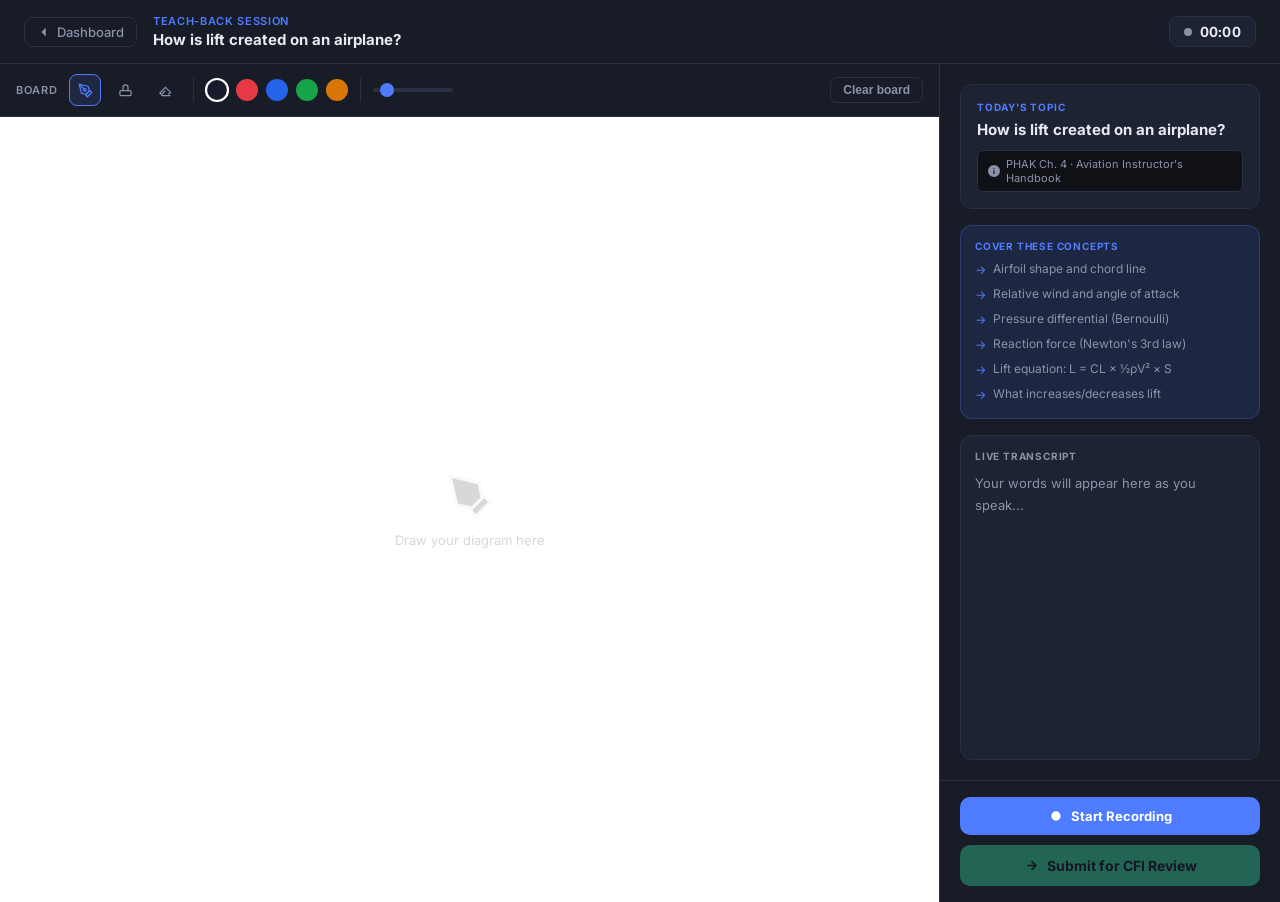
==== teach-back.html @ 78863b16 "Add files via upload" ====
<!DOCTYPE html>
<html lang="en">
<head>
  <meta charset="UTF-8" />
  <meta name="viewport" content="width=device-width, initial-scale=1.0" />
  <title>Teach-Back: How Lift is Created | CFI Coach</title>
  <link rel="preconnect" href="https://fonts.googleapis.com" />
  <link rel="preconnect" href="https://fonts.gstatic.com" crossorigin />
  <link href="https://fonts.googleapis.com/css2?family=Inter:wght@400;500;600;700;800&display=swap" rel="stylesheet" />
  <style>
    *, *::before, *::after { box-sizing: border-box; margin: 0; padding: 0; }

    :root {
      --bg:        #0f1117;
      --surface:   #181c27;
      --surface2:  #1e2333;
      --border:    #2a2f42;
      --accent:    #4f7cff;
      --accent-soft: rgba(79,124,255,.12);
      --green:     #34d399;
      --green-soft: rgba(52,211,153,.12);
      --amber:     #fbbf24;
      --amber-soft: rgba(251,191,36,.12);
      --red:       #f87171;
      --red-soft:  rgba(248,113,113,.12);
      --text:      #e8eaf2;
      --text-muted:#8b92a8;
      --radius:    12px;
      --shadow:    0 4px 24px rgba(0,0,0,.4);
    }

    body {
      font-family: 'Inter', system-ui, sans-serif;
      background: var(--bg);
      color: var(--text);
      min-height: 100vh;
      display: flex;
      flex-direction: column;
    }

    /* ── TOP BAR ── */
    .topbar {
      display: flex;
      align-items: center;
      gap: 16px;
      padding: 14px 24px;
      background: var(--surface);
      border-bottom: 1px solid var(--border);
      position: sticky;
      top: 0;
      z-index: 100;
    }
    .back-btn {
      display: flex;
      align-items: center;
      gap: 6px;
      padding: 6px 12px;
      background: transparent;
      border: 1px solid var(--border);
      border-radius: 8px;
      color: var(--text-muted);
      font-size: 13px;
      font-weight: 500;
      cursor: pointer;
      text-decoration: none;
      transition: all .15s;
      white-space: nowrap;
    }
    .back-btn:hover { color: var(--text); border-color: var(--accent); }
    .topbar-title {
      flex: 1;
      min-width: 0;
    }
    .topbar-title .eyebrow {
      font-size: 11px;
      font-weight: 600;
      letter-spacing: .06em;
      text-transform: uppercase;
      color: var(--accent);
      margin-bottom: 2px;
    }
    .topbar-title h1 {
      font-size: 15px;
      font-weight: 700;
      color: var(--text);
      white-space: nowrap;
      overflow: hidden;
      text-overflow: ellipsis;
    }
    .timer-badge {
      display: flex;
      align-items: center;
      gap: 8px;
      padding: 6px 14px;
      background: var(--surface2);
      border: 1px solid var(--border);
      border-radius: 8px;
      font-size: 14px;
      font-weight: 700;
      font-variant-numeric: tabular-nums;
      letter-spacing: .02em;
      white-space: nowrap;
    }
    .timer-dot {
      width: 8px; height: 8px;
      border-radius: 50%;
      background: var(--text-muted);
      transition: background .3s;
    }
    .timer-dot.recording { background: var(--red); animation: pulse 1.2s infinite; }
    @keyframes pulse { 0%,100%{opacity:1} 50%{opacity:.4} }

    /* ── MAIN LAYOUT ── */
    .workspace {
      flex: 1;
      display: grid;
      grid-template-columns: 1fr 340px;
      grid-template-rows: 1fr auto;
      gap: 0;
      overflow: hidden;
      height: calc(100vh - 57px);
    }

    /* ── WHITEBOARD ── */
    .whiteboard-area {
      display: flex;
      flex-direction: column;
      background: var(--bg);
      border-right: 1px solid var(--border);
      overflow: hidden;
    }
    .wb-toolbar {
      display: flex;
      align-items: center;
      gap: 8px;
      padding: 10px 16px;
      background: var(--surface);
      border-bottom: 1px solid var(--border);
      flex-wrap: wrap;
    }
    .wb-toolbar-label {
      font-size: 11px;
      font-weight: 600;
      text-transform: uppercase;
      letter-spacing: .06em;
      color: var(--text-muted);
      margin-right: 4px;
    }
    .tool-sep { width: 1px; height: 24px; background: var(--border); margin: 0 4px; }
    .tool-btn {
      display: flex; align-items: center; justify-content: center;
      width: 32px; height: 32px;
      border-radius: 8px;
      border: 1px solid transparent;
      background: transparent;
      color: var(--text-muted);
      cursor: pointer;
      font-size: 15px;
      transition: all .15s;
    }
    .tool-btn:hover { background: var(--surface2); color: var(--text); }
    .tool-btn.active { background: var(--accent-soft); border-color: var(--accent); color: var(--accent); }
    .color-swatch {
      width: 22px; height: 22px;
      border-radius: 50%;
      border: 2px solid transparent;
      cursor: pointer;
      transition: transform .15s;
    }
    .color-swatch:hover { transform: scale(1.15); }
    .color-swatch.active { border-color: #fff; transform: scale(1.1); }
    .size-slider {
      -webkit-appearance: none;
      width: 80px; height: 4px;
      border-radius: 2px;
      background: var(--border);
      outline: none;
      cursor: pointer;
    }
    .size-slider::-webkit-slider-thumb {
      -webkit-appearance: none;
      width: 14px; height: 14px;
      border-radius: 50%;
      background: var(--accent);
    }
    .clear-btn {
      margin-left: auto;
      padding: 5px 12px;
      font-size: 12px;
      font-weight: 600;
      border-radius: 7px;
      border: 1px solid var(--border);
      background: transparent;
      color: var(--text-muted);
      cursor: pointer;
      transition: all .15s;
    }
    .clear-btn:hover { border-color: var(--red); color: var(--red); }

    .canvas-wrap {
      flex: 1;
      position: relative;
      overflow: hidden;
      background: #ffffff;
    }
    #whiteboard {
      display: block;
      width: 100%;
      height: 100%;
      cursor: crosshair;
    }
    .canvas-hint {
      position: absolute;
      top: 50%;
      left: 50%;
      transform: translate(-50%, -50%);
      text-align: center;
      pointer-events: none;
      opacity: .25;
    }
    .canvas-hint svg { width: 48px; height: 48px; fill: #666; margin-bottom: 8px; }
    .canvas-hint p { font-size: 13px; color: #666; }
    #whiteboard.has-drawing ~ .canvas-hint { display: none; }

    /* ── RIGHT PANEL ── */
    .right-panel {
      display: flex;
      flex-direction: column;
      background: var(--surface);
      overflow: hidden;
    }
    .panel-scroll {
      flex: 1;
      overflow-y: auto;
      padding: 20px;
      display: flex;
      flex-direction: column;
      gap: 16px;
    }
    .panel-scroll::-webkit-scrollbar { width: 4px; }
    .panel-scroll::-webkit-scrollbar-track { background: transparent; }
    .panel-scroll::-webkit-scrollbar-thumb { background: var(--border); border-radius: 2px; }

    /* Topic card */
    .topic-card {
      background: var(--surface2);
      border: 1px solid var(--border);
      border-radius: var(--radius);
      padding: 16px;
    }
    .topic-card .eyebrow {
      font-size: 10px;
      font-weight: 700;
      letter-spacing: .08em;
      text-transform: uppercase;
      color: var(--accent);
      margin-bottom: 6px;
    }
    .topic-card h2 {
      font-size: 15px;
      font-weight: 700;
      line-height: 1.4;
      margin-bottom: 10px;
    }
    .faa-ref {
      display: flex;
      align-items: center;
      gap: 6px;
      font-size: 11px;
      color: var(--text-muted);
      padding: 6px 10px;
      background: var(--bg);
      border-radius: 6px;
      border: 1px solid var(--border);
    }
    .faa-ref svg { flex-shrink: 0; }

    /* Guidance */
    .guidance-card {
      background: var(--accent-soft);
      border: 1px solid rgba(79,124,255,.25);
      border-radius: var(--radius);
      padding: 14px;
    }
    .guidance-card .eyebrow {
      font-size: 10px;
      font-weight: 700;
      letter-spacing: .08em;
      text-transform: uppercase;
      color: var(--accent);
      margin-bottom: 8px;
    }
    .guidance-card ul {
      list-style: none;
      display: flex;
      flex-direction: column;
      gap: 6px;
    }
    .guidance-card li {
      display: flex;
      align-items: flex-start;
      gap: 7px;
      font-size: 12px;
      color: var(--text-muted);
      line-height: 1.5;
    }
    .guidance-card li::before {
      content: '→';
      color: var(--accent);
      flex-shrink: 0;
      margin-top: 1px;
    }

    /* Transcript */
    .transcript-card {
      background: var(--surface2);
      border: 1px solid var(--border);
      border-radius: var(--radius);
      padding: 14px;
      flex: 1;
      min-height: 120px;
    }
    .transcript-card .eyebrow {
      font-size: 10px;
      font-weight: 700;
      letter-spacing: .08em;
      text-transform: uppercase;
      color: var(--text-muted);
      margin-bottom: 10px;
      display: flex;
      align-items: center;
      gap: 6px;
    }
    .live-badge {
      display: none;
      font-size: 10px;
      font-weight: 700;
      padding: 2px 6px;
      background: var(--red-soft);
      color: var(--red);
      border-radius: 4px;
      letter-spacing: .04em;
    }
    .live-badge.visible { display: inline-block; }
    #transcript-text {
      font-size: 13px;
      line-height: 1.7;
      color: var(--text-muted);
      min-height: 60px;
    }
    #transcript-text.has-text { color: var(--text); }
    #transcript-text .interim { color: var(--text-muted); font-style: italic; }

    /* ── RECORD BAR ── */
    .record-bar {
      padding: 16px 20px;
      border-top: 1px solid var(--border);
      display: flex;
      flex-direction: column;
      gap: 10px;
    }
    .record-controls {
      display: flex;
      gap: 8px;
    }
    .record-btn {
      flex: 1;
      display: flex;
      align-items: center;
      justify-content: center;
      gap: 8px;
      padding: 11px 16px;
      border-radius: 10px;
      border: none;
      font-size: 13px;
      font-weight: 700;
      cursor: pointer;
      transition: all .15s;
      font-family: inherit;
    }
    .record-btn.start {
      background: var(--accent);
      color: #fff;
    }
    .record-btn.start:hover { background: #3d6bef; }
    .record-btn.stop {
      background: var(--red-soft);
      border: 1px solid var(--red);
      color: var(--red);
    }
    .record-btn.stop:hover { background: rgba(248,113,113,.2); }
    .record-btn:disabled { opacity: .4; cursor: not-allowed; }

    .submit-btn {
      width: 100%;
      padding: 12px;
      border-radius: 10px;
      border: none;
      background: var(--green);
      color: #0f1117;
      font-size: 14px;
      font-weight: 700;
      cursor: pointer;
      transition: all .15s;
      font-family: inherit;
      display: flex;
      align-items: center;
      justify-content: center;
      gap: 8px;
    }
    .submit-btn:hover { background: #2bc28a; }
    .submit-btn:disabled { opacity: .4; cursor: not-allowed; }

    /* ── API KEY MODAL ── */
    .modal-overlay {
      display: none;
      position: fixed;
      inset: 0;
      background: rgba(0,0,0,.7);
      z-index: 200;
      align-items: center;
      justify-content: center;
    }
    .modal-overlay.open { display: flex; }
    .modal {
      background: var(--surface);
      border: 1px solid var(--border);
      border-radius: 16px;
      padding: 28px;
      width: 380px;
      box-shadow: var(--shadow);
    }
    .modal h2 { font-size: 18px; font-weight: 700; margin-bottom: 8px; }
    .modal p { font-size: 13px; color: var(--text-muted); line-height: 1.6; margin-bottom: 20px; }
    .modal input {
      width: 100%;
      padding: 10px 14px;
      background: var(--surface2);
      border: 1px solid var(--border);
      border-radius: 8px;
      color: var(--text);
      font-size: 13px;
      font-family: monospace;
      margin-bottom: 12px;
      outline: none;
    }
    .modal input:focus { border-color: var(--accent); }
    .modal-btns { display: flex; gap: 8px; }
    .modal-btns button {
      flex: 1;
      padding: 10px;
      border-radius: 8px;
      border: none;
      font-size: 13px;
      font-weight: 600;
      cursor: pointer;
      font-family: inherit;
    }
    .modal-btns .primary { background: var(--accent); color: #fff; }
    .modal-btns .secondary { background: var(--surface2); color: var(--text-muted); border: 1px solid var(--border); }

    /* ── FEEDBACK PANEL ── */
    .feedback-overlay {
      display: none;
      position: fixed;
      inset: 0;
      background: rgba(0,0,0,.65);
      z-index: 150;
      align-items: flex-end;
      justify-content: center;
    }
    .feedback-overlay.open { display: flex; }
    .feedback-sheet {
      background: var(--surface);
      border: 1px solid var(--border);
      border-radius: 20px 20px 0 0;
      width: 100%;
      max-width: 860px;
      max-height: 82vh;
      overflow-y: auto;
      padding: 28px 32px 36px;
      box-shadow: var(--shadow);
      animation: slideUp .3s ease;
    }
    @keyframes slideUp { from { transform: translateY(100%); } to { transform: translateY(0); } }
    .feedback-sheet::-webkit-scrollbar { width: 4px; }
    .feedback-sheet::-webkit-scrollbar-thumb { background: var(--border); border-radius: 2px; }

    .feedback-header {
      display: flex;
      align-items: flex-start;
      justify-content: space-between;
      margin-bottom: 20px;
    }
    .feedback-header h2 { font-size: 20px; font-weight: 800; }
    .feedback-header .sub { font-size: 13px; color: var(--text-muted); margin-top: 3px; }
    .close-btn {
      width: 32px; height: 32px;
      border-radius: 8px;
      border: 1px solid var(--border);
      background: transparent;
      color: var(--text-muted);
      font-size: 18px;
      cursor: pointer;
      display: flex; align-items: center; justify-content: center;
    }
    .close-btn:hover { color: var(--text); }

    .score-row {
      display: grid;
      grid-template-columns: repeat(3, 1fr);
      gap: 12px;
      margin-bottom: 24px;
    }
    .score-card {
      background: var(--surface2);
      border: 1px solid var(--border);
      border-radius: var(--radius);
      padding: 14px;
      text-align: center;
    }
    .score-card .label { font-size: 11px; font-weight: 600; text-transform: uppercase; letter-spacing: .06em; color: var(--text-muted); margin-bottom: 6px; }
    .score-card .value { font-size: 24px; font-weight: 800; }
    .score-card .value.green { color: var(--green); }
    .score-card .value.amber { color: var(--amber); }
    .score-card .value.red   { color: var(--red); }

    .overall-badge {
      display: inline-flex;
      align-items: center;
      gap: 6px;
      padding: 6px 14px;
      border-radius: 20px;
      font-size: 13px;
      font-weight: 700;
      margin-bottom: 20px;
    }
    .overall-badge.pass { background: var(--green-soft); color: var(--green); border: 1px solid rgba(52,211,153,.3); }
    .overall-badge.borderline { background: var(--amber-soft); color: var(--amber); border: 1px solid rgba(251,191,36,.3); }
    .overall-badge.needs-work { background: var(--red-soft); color: var(--red); border: 1px solid rgba(248,113,113,.3); }

    .feedback-body {
      font-size: 14px;
      line-height: 1.8;
      color: var(--text);
      white-space: pre-wrap;
    }
    .feedback-body .loading {
      display: flex;
      align-items: center;
      gap: 10px;
      color: var(--text-muted);
      font-size: 14px;
    }
    .spinner {
      width: 18px; height: 18px;
      border: 2px solid var(--border);
      border-top-color: var(--accent);
      border-radius: 50%;
      animation: spin .7s linear infinite;
    }
    @keyframes spin { to { transform: rotate(360deg); } }

    .feedback-actions {
      display: flex;
      gap: 10px;
      margin-top: 24px;
      padding-top: 20px;
      border-top: 1px solid var(--border);
    }
    .feedback-actions button {
      padding: 10px 20px;
      border-radius: 8px;
      font-size: 13px;
      font-weight: 600;
      cursor: pointer;
      font-family: inherit;
      border: none;
    }
    .try-again-btn { background: var(--accent); color: #fff; }
    .try-again-btn:hover { background: #3d6bef; }
    .dismiss-btn { background: var(--surface2); color: var(--text-muted); border: 1px solid var(--border) !important; border: none; }

    /* Waveform visualizer */
    .waveform {
      display: none;
      align-items: center;
      justify-content: center;
      gap: 3px;
      height: 28px;
      padding: 0 4px;
    }
    .waveform.visible { display: flex; }
    .wave-bar {
      width: 3px;
      border-radius: 2px;
      background: var(--red);
      animation: wave 1s ease-in-out infinite;
    }
    .wave-bar:nth-child(1) { animation-delay: 0s; }
    .wave-bar:nth-child(2) { animation-delay: .1s; }
    .wave-bar:nth-child(3) { animation-delay: .2s; }
    .wave-bar:nth-child(4) { animation-delay: .3s; }
    .wave-bar:nth-child(5) { animation-delay: .2s; }
    .wave-bar:nth-child(6) { animation-delay: .1s; }
    .wave-bar:nth-child(7) { animation-delay: 0s; }
    @keyframes wave {
      0%,100% { height: 6px; }
      50% { height: 22px; }
    }

    /* ── RESPONSIVE ── */
    @media (max-width: 768px) {
      .workspace {
        grid-template-columns: 1fr;
        grid-template-rows: 1fr auto auto;
        height: auto;
        min-height: calc(100vh - 57px);
      }
      .whiteboard-area { min-height: 320px; border-right: none; border-bottom: 1px solid var(--border); }
      .right-panel { max-height: none; }
      .score-row { grid-template-columns: repeat(3, 1fr); }
    }
  </style>
</head>
<body>

<!-- TOP BAR -->
<header class="topbar">
  <a href="index.html" class="back-btn">
    <svg width="14" height="14" viewBox="0 0 16 16" fill="currentColor"><path d="M10 3L5 8l5 5"/></svg>
    Dashboard
  </a>
  <div class="topbar-title">
    <p class="eyebrow">Teach-Back Session</p>
    <h1>How is lift created on an airplane?</h1>
  </div>
  <div class="timer-badge">
    <div class="timer-dot" id="timerDot"></div>
    <span id="timerDisplay">00:00</span>
  </div>
</header>

<!-- MAIN WORKSPACE -->
<div class="workspace">

  <!-- WHITEBOARD -->
  <div class="whiteboard-area">
    <div class="wb-toolbar">
      <span class="wb-toolbar-label">Board</span>
      <button class="tool-btn active" id="toolPen" title="Pen" onclick="setTool('pen')">
        <svg width="15" height="15" viewBox="0 0 24 24" fill="none" stroke="currentColor" stroke-width="2"><path d="M12 19l7-7 3 3-7 7-3-3z"/><path d="M18 13l-1.5-7.5L2 2l3.5 14.5L13 18l5-5z"/><path d="M2 2l7.586 7.586"/><circle cx="11" cy="11" r="2"/></svg>
      </button>
      <button class="tool-btn" id="toolHighlight" title="Highlighter" onclick="setTool('highlight')">
        <svg width="15" height="15" viewBox="0 0 24 24" fill="none" stroke="currentColor" stroke-width="2"><rect x="3" y="12" width="18" height="8" rx="2"/><path d="M8 12V7a4 4 0 0 1 8 0v5"/></svg>
      </button>
      <button class="tool-btn" id="toolEraser" title="Eraser" onclick="setTool('eraser')">
        <svg width="15" height="15" viewBox="0 0 24 24" fill="none" stroke="currentColor" stroke-width="2"><path d="M20 20H7L3 16l9-9 8 8-3.5 3.5"/><path d="M6.5 17.5l5-5"/></svg>
      </button>

      <div class="tool-sep"></div>

      <div class="color-swatch active" style="background:#1a1a2e" data-color="#1a1a2e" onclick="setColor(this)" title="Dark"></div>
      <div class="color-swatch" style="background:#e63946" data-color="#e63946" onclick="setColor(this)" title="Red"></div>
      <div class="color-swatch" style="background:#2563eb" data-color="#2563eb" onclick="setColor(this)" title="Blue"></div>
      <div class="color-swatch" style="background:#16a34a" data-color="#16a34a" onclick="setColor(this)" title="Green"></div>
      <div class="color-swatch" style="background:#d97706" data-color="#d97706" onclick="setColor(this)" title="Orange"></div>

      <div class="tool-sep"></div>
      <input type="range" class="size-slider" id="sizeSlider" min="1" max="20" value="3" title="Brush size" />

      <button class="clear-btn" onclick="clearBoard()">Clear board</button>
    </div>
    <div class="canvas-wrap">
      <canvas id="whiteboard"></canvas>
      <div class="canvas-hint" id="canvasHint">
        <svg viewBox="0 0 24 24" fill="none" stroke="currentColor" stroke-width="1.5"><path d="M12 19l7-7 3 3-7 7-3-3z"/><path d="M18 13l-1.5-7.5L2 2l3.5 14.5L13 18l5-5z"/></svg>
        <p>Draw your diagram here</p>
      </div>
    </div>
  </div>

  <!-- RIGHT PANEL -->
  <div class="right-panel">
    <div class="panel-scroll">

      <!-- Topic -->
      <div class="topic-card">
        <p class="eyebrow">Today's Topic</p>
        <h2>How is lift created on an airplane?</h2>
        <div class="faa-ref">
          <svg width="12" height="12" viewBox="0 0 16 16" fill="currentColor"><path d="M8 0a8 8 0 1 0 0 16A8 8 0 0 0 8 0zm.75 4.75a.75.75 0 1 1-1.5 0 .75.75 0 0 1 1.5 0zM7.25 7h1.5v5h-1.5V7z"/></svg>
          PHAK Ch. 4 · Aviation Instructor's Handbook
        </div>
      </div>

      <!-- Guidance -->
      <div class="guidance-card">
        <p class="eyebrow">Cover these concepts</p>
        <ul>
          <li>Airfoil shape and chord line</li>
          <li>Relative wind and angle of attack</li>
          <li>Pressure differential (Bernoulli)</li>
          <li>Reaction force (Newton's 3rd law)</li>
          <li>Lift equation: L = CL × ½ρV² × S</li>
          <li>What increases/decreases lift</li>
        </ul>
      </div>

      <!-- Transcript -->
      <div class="transcript-card">
        <p class="eyebrow">
          Live Transcript
          <span class="live-badge" id="liveBadge">● LIVE</span>
        </p>
        <div id="transcript-text">Your words will appear here as you speak...</div>
      </div>

    </div>

    <!-- Record bar -->
    <div class="record-bar">
      <div class="record-controls">
        <button class="record-btn start" id="recordBtn" onclick="toggleRecording()">
          <svg width="14" height="14" viewBox="0 0 24 24" fill="currentColor"><circle cx="12" cy="12" r="8"/></svg>
          Start Recording
        </button>
        <div class="waveform" id="waveform">
          <div class="wave-bar" style="height:8px"></div>
          <div class="wave-bar" style="height:14px"></div>
          <div class="wave-bar" style="height:20px"></div>
          <div class="wave-bar" style="height:24px"></div>
          <div class="wave-bar" style="height:20px"></div>
          <div class="wave-bar" style="height:14px"></div>
          <div class="wave-bar" style="height:8px"></div>
        </div>
      </div>
      <button class="submit-btn" id="submitBtn" onclick="submitForFeedback()" disabled>
        <svg width="15" height="15" viewBox="0 0 24 24" fill="none" stroke="currentColor" stroke-width="2.5"><path d="M5 12h14M12 5l7 7-7 7"/></svg>
        Submit for CFI Review
      </button>
    </div>
  </div>
</div>

<!-- API KEY MODAL -->
<div class="modal-overlay" id="apiModal">
  <div class="modal">
    <h2>Connect your API key</h2>
    <p>CFI Coach uses Claude AI to give you FAA-aligned feedback. Paste your Anthropic API key below — it's stored only in your browser and never sent anywhere except Anthropic's servers.</p>
    <input type="password" id="apiKeyInput" placeholder="sk-ant-..." autocomplete="off" />
    <div class="modal-btns">
      <button class="secondary" onclick="closeApiModal()">Skip for now</button>
      <button class="primary" onclick="saveApiKey()">Save &amp; Continue</button>
    </div>
  </div>
</div>

<!-- FEEDBACK SHEET -->
<div class="feedback-overlay" id="feedbackOverlay">
  <div class="feedback-sheet">
    <div class="feedback-header">
      <div>
        <h2>CFI Feedback</h2>
        <div class="sub">Based on FAA PHAK Ch. 4 &amp; Aviation Instructor's Handbook</div>
      </div>
      <button class="close-btn" onclick="closeFeedback()">×</button>
    </div>

    <div class="score-row" id="scoreRow" style="display:none">
      <div class="score-card">
        <div class="label">Accuracy</div>
        <div class="value" id="scoreAccuracy">—</div>
      </div>
      <div class="score-card">
        <div class="label">Completeness</div>
        <div class="value" id="scoreComplete">—</div>
      </div>
      <div class="score-card">
        <div class="label">Teachability</div>
        <div class="value" id="scoreTeach">—</div>
      </div>
    </div>

    <div id="overallBadge"></div>

    <div class="feedback-body" id="feedbackBody">
      <div class="loading">
        <div class="spinner"></div>
        Your CFI is reviewing your explanation...
      </div>
    </div>

    <div class="feedback-actions">
      <button class="try-again-btn" onclick="tryAgain()">Try Again</button>
      <button class="dismiss-btn" onclick="closeFeedback()">Dismiss</button>
    </div>
  </div>
</div>

<script>
// ═══════════════════════════════════════════
// WHITEBOARD
// ═══════════════════════════════════════════
const canvas = document.getElementById('whiteboard');
const ctx = canvas.getContext('2d');
let drawing = false;
let lastX = 0, lastY = 0;
let currentTool = 'pen';
let currentColor = '#1a1a2e';
let hasDrawing = false;

function resizeCanvas() {
  const wrap = canvas.parentElement;
  const img = ctx.getImageData(0, 0, canvas.width, canvas.height);
  canvas.width = wrap.clientWidth;
  canvas.height = wrap.clientHeight;
  ctx.putImageData(img, 0, 0);
}

window.addEventListener('resize', resizeCanvas);
resizeCanvas();

function getPos(e) {
  const rect = canvas.getBoundingClientRect();
  const src = e.touches ? e.touches[0] : e;
  return [src.clientX - rect.left, src.clientY - rect.top];
}

function startDraw(e) {
  e.preventDefault();
  drawing = true;
  [lastX, lastY] = getPos(e);
}

function draw(e) {
  e.preventDefault();
  if (!drawing) return;
  const [x, y] = getPos(e);
  const size = parseInt(document.getElementById('sizeSlider').value);

  ctx.beginPath();
  ctx.moveTo(lastX, lastY);
  ctx.lineTo(x, y);
  ctx.lineCap = 'round';
  ctx.lineJoin = 'round';

  if (currentTool === 'eraser') {
    ctx.globalCompositeOperation = 'destination-out';
    ctx.strokeStyle = 'rgba(0,0,0,1)';
    ctx.lineWidth = size * 4;
  } else if (currentTool === 'highlight') {
    ctx.globalCompositeOperation = 'source-over';
    ctx.strokeStyle = currentColor + '55';
    ctx.lineWidth = size * 5;
  } else {
    ctx.globalCompositeOperation = 'source-over';
    ctx.strokeStyle = currentColor;
    ctx.lineWidth = size;
  }

  ctx.stroke();
  [lastX, lastY] = [x, y];

  if (!hasDrawing) {
    hasDrawing = true;
    canvas.classList.add('has-drawing');
    document.getElementById('canvasHint').style.display = 'none';
  }
}

function stopDraw() { drawing = false; }

canvas.addEventListener('mousedown', startDraw);
canvas.addEventListener('mousemove', draw);
canvas.addEventListener('mouseup', stopDraw);
canvas.addEventListener('mouseleave', stopDraw);
canvas.addEventListener('touchstart', startDraw, {passive:false});
canvas.addEventListener('touchmove', draw, {passive:false});
canvas.addEventListener('touchend', stopDraw);

function setTool(tool) {
  currentTool = tool;
  document.querySelectorAll('.tool-btn').forEach(b => b.classList.remove('active'));
  document.getElementById('tool' + tool.charAt(0).toUpperCase() + tool.slice(1)).classList.add('active');
}

function setColor(el) {
  currentColor = el.dataset.color;
  document.querySelectorAll('.color-swatch').forEach(s => s.classList.remove('active'));
  el.classList.add('active');
  if (currentTool === 'eraser') setTool('pen');
}

function clearBoard() {
  ctx.clearRect(0, 0, canvas.width, canvas.height);
  hasDrawing = false;
  canvas.classList.remove('has-drawing');
  document.getElementById('canvasHint').style.display = '';
}

// ═══════════════════════════════════════════
// TIMER
// ═══════════════════════════════════════════
let timerSec = 0, timerInterval = null;

function startTimer() {
  timerSec = 0;
  clearInterval(timerInterval);
  timerInterval = setInterval(() => {
    timerSec++;
    const m = String(Math.floor(timerSec / 60)).padStart(2, '0');
    const s = String(timerSec % 60).padStart(2, '0');
    document.getElementById('timerDisplay').textContent = m + ':' + s;
  }, 1000);
  document.getElementById('timerDot').classList.add('recording');
}

function stopTimer() {
  clearInterval(timerInterval);
  document.getElementById('timerDot').classList.remove('recording');
}

// ═══════════════════════════════════════════
// AUDIO RECORDER + SPEECH RECOGNITION
// ═══════════════════════════════════════════
let isRecording = false;
let finalTranscript = '';
let interimTranscript = '';
let recognition = null;

const SpeechRecognition = window.SpeechRecognition || window.webkitSpeechRecognition;

function initRecognition() {
  if (!SpeechRecognition) return null;
  const r = new SpeechRecognition();
  r.continuous = true;
  r.interimResults = true;
  r.lang = 'en-US';

  r.onresult = (e) => {
    interimTranscript = '';
    for (let i = e.resultIndex; i < e.results.length; i++) {
      if (e.results[i].isFinal) {
        finalTranscript += e.results[i][0].transcript + ' ';
      } else {
        interimTranscript += e.results[i][0].transcript;
      }
    }
    updateTranscriptDisplay();
  };

  r.onerror = (e) => {
    if (e.error !== 'no-speech') console.warn('Speech recognition error:', e.error);
  };

  r.onend = () => {
    if (isRecording) r.start(); // keep going
  };

  return r;
}

function updateTranscriptDisplay() {
  const el = document.getElementById('transcript-text');
  const combined = finalTranscript + (interimTranscript ? `<span class="interim">${interimTranscript}</span>` : '');
  if (combined.trim()) {
    el.classList.add('has-text');
    el.innerHTML = combined;
    el.scrollTop = el.scrollHeight;
  }
}

function toggleRecording() {
  if (!isRecording) startRecording();
  else stopRecording();
}

function startRecording() {
  isRecording = true;
  finalTranscript = '';
  interimTranscript = '';

  const btn = document.getElementById('recordBtn');
  btn.className = 'record-btn stop';
  btn.innerHTML = `<svg width="12" height="12" viewBox="0 0 24 24" fill="currentColor"><rect x="4" y="4" width="16" height="16" rx="2"/></svg> Stop Recording`;

  document.getElementById('waveform').classList.add('visible');
  document.getElementById('liveBadge').classList.add('visible');
  document.getElementById('submitBtn').disabled = true;
  document.getElementById('transcript-text').textContent = '';
  document.getElementById('transcript-text').classList.remove('has-text');

  startTimer();

  if (SpeechRecognition) {
    recognition = initRecognition();
    recognition.start();
  } else {
    document.getElementById('transcript-text').textContent = 'Live transcription not supported in this browser. Your audio was captured — submit when ready.';
  }
}

function stopRecording() {
  isRecording = false;

  const btn = document.getElementById('recordBtn');
  btn.className = 'record-btn start';
  btn.innerHTML = `<svg width="14" height="14" viewBox="0 0 24 24" fill="currentColor"><circle cx="12" cy="12" r="8"/></svg> Record Again`;

  document.getElementById('waveform').classList.remove('visible');
  document.getElementById('liveBadge').classList.remove('visible');
  stopTimer();

  if (recognition) { recognition.stop(); recognition = null; }

  const hasContent = finalTranscript.trim().length > 10;
  document.getElementById('submitBtn').disabled = !hasContent;

  if (!finalTranscript.trim()) {
    document.getElementById('transcript-text').textContent = 'No transcript captured. Try speaking more clearly or check microphone permissions.';
  }
}

// ═══════════════════════════════════════════
// API KEY
// ═══════════════════════════════════════════
function getApiKey() { return localStorage.getItem('cfi_coach_api_key') || ''; }
function saveApiKey() {
  const key = document.getElementById('apiKeyInput').value.trim();
  if (!key) return;
  localStorage.setItem('cfi_coach_api_key', key);
  closeApiModal();
  submitForFeedback();
}
function closeApiModal() { document.getElementById('apiModal').classList.remove('open'); }

// ═══════════════════════════════════════════
// SUBMIT + AI FEEDBACK
// ═══════════════════════════════════════════
async function submitForFeedback() {
  const apiKey = getApiKey();
  if (!apiKey) {
    document.getElementById('apiModal').classList.add('open');
    return;
  }

  const transcript = finalTranscript.trim();
  if (!transcript) return;

  // Open feedback sheet in loading state
  document.getElementById('feedbackOverlay').classList.add('open');
  document.getElementById('feedbackBody').innerHTML = `<div class="loading"><div class="spinner"></div>Your CFI is reviewing your explanation...</div>`;
  document.getElementById('scoreRow').style.display = 'none';
  document.getElementById('overallBadge').innerHTML = '';

  const prompt = buildFeedbackPrompt(transcript);

  try {
    const res = await fetch('https://api.anthropic.com/v1/messages', {
      method: 'POST',
      headers: {
        'Content-Type': 'application/json',
        'x-api-key': apiKey,
        'anthropic-version': '2023-06-01',
        'anthropic-dangerous-direct-browser-access': 'true'
      },
      body: JSON.stringify({
        model: 'claude-opus-4-5',
        max_tokens: 1024,
        messages: [{ role: 'user', content: prompt }]
      })
    });

    if (!res.ok) {
      const err = await res.json().catch(() => ({}));
      throw new Error(err.error?.message || `API error ${res.status}`);
    }

    const data = await res.json();
    const text = data.content[0].text;
    renderFeedback(text);

  } catch (err) {
    document.getElementById('feedbackBody').innerHTML = `<span style="color:var(--red)">⚠ Could not reach the API: ${err.message}<br><br>Check your API key and try again.</span>`;
  }
}

function buildFeedbackPrompt(transcript) {
  return `You are an experienced and highly regarded Certified Flight Instructor (CFI) evaluating a student who is preparing for their CFI checkride. The student just completed a "teach-back" exercise explaining how lift is created on an airplane. You are evaluating both their technical accuracy AND their ability to teach the concept clearly to a private pilot student.

Your feedback must be grounded exclusively in the following FAA documents:
- FAA Pilot's Handbook of Aeronautical Knowledge (PHAK), specifically Chapter 4 (Aerodynamics of Flight)
- FAA Aviation Instructor's Handbook (AIH), Chapters on effective teaching

KEY CONCEPTS from PHAK Ch. 4 that should be covered:
1. Airfoil terminology: chord line, camber, leading/trailing edge
2. Relative wind and angle of attack (AOA)
3. Bernoulli's Principle: faster airflow over the curved upper surface = lower pressure = lift (pressure differential between upper/lower wing surfaces)
4. Newton's Third Law: wing deflects air downward, reaction force pushes wing up
5. The lift equation: L = CL × ½ρV² × S (lift coefficient, air density, velocity squared, wing area)
6. What increases/decreases lift: AOA, airspeed, air density (altitude/temp/humidity), wing area, flaps
7. Important: the FAA acknowledges BOTH Bernoulli and Newton — both contribute to lift. Avoid "equal transit time" theory (debunked).

STUDENT'S TRANSCRIPT:
"${transcript}"

INSTRUCTIONS FOR YOUR RESPONSE:
- Respond as a warm, skilled CFI would after watching a student teach-back — conversational, specific, and human. NOT like a checklist.
- Start by acknowledging 1-2 things they explained well. Be genuine.
- Then address the most important gap or error. Be specific — quote what they said if helpful. Don't pile on with a list of everything wrong.
- If they stated anything that contradicts FAA guidance (like the debunked equal transit time theory), correct it kindly but clearly.
- Give them ONE concrete suggestion for how to improve their explanation.
- Close with genuine encouragement and a "what to work on next" framing.
- Keep it under 280 words. Sound like a real person, not an AI.
- Do NOT use bullet points or headers — write it as flowing natural speech, the way a CFI would actually talk.

Then on a NEW LINE after your feedback, output ONLY this exact JSON block (no other text around it):
SCORES:{"accuracy": X, "completeness": X, "teachability": X, "overall": "pass|borderline|needs-work"}
Where X is a score 1-5. Overall: "pass" = ready to teach a student, "borderline" = close but needs polish, "needs-work" = significant gaps.`;
}

function renderFeedback(text) {
  // Parse out scores
  const scoreMatch = text.match(/SCORES:\s*(\{.*\})/);
  let feedback = text.replace(/SCORES:\s*\{.*\}/, '').trim();

  if (scoreMatch) {
    try {
      const scores = JSON.parse(scoreMatch[1]);
      renderScores(scores);
    } catch(e) {}
  }

  document.getElementById('feedbackBody').textContent = feedback;
}

function scoreColor(v) {
  if (v >= 4) return 'green';
  if (v >= 3) return 'amber';
  return 'red';
}

function renderScores(scores) {
  const row = document.getElementById('scoreRow');
  row.style.display = 'grid';
  document.getElementById('scoreAccuracy').textContent = scores.accuracy + '/5';
  document.getElementById('scoreAccuracy').className = 'value ' + scoreColor(scores.accuracy);
  document.getElementById('scoreComplete').textContent = scores.completeness + '/5';
  document.getElementById('scoreComplete').className = 'value ' + scoreColor(scores.completeness);
  document.getElementById('scoreTeach').textContent = scores.teachability + '/5';
  document.getElementById('scoreTeach').className = 'value ' + scoreColor(scores.teachability);

  const badgeEl = document.getElementById('overallBadge');
  const labels = { pass: '✓ Checkride Ready', borderline: '~ Getting There', 'needs-work': '↻ Keep Practicing' };
  const cls    = { pass: 'pass', borderline: 'borderline', 'needs-work': 'needs-work' };
  badgeEl.innerHTML = `<span class="overall-badge ${cls[scores.overall] || 'borderline'}">${labels[scores.overall] || 'Keep Practicing'}</span>`;
}

function closeFeedback() {
  document.getElementById('feedbackOverlay').classList.remove('open');
}

function tryAgain() {
  closeFeedback();
  finalTranscript = '';
  interimTranscript = '';
  document.getElementById('transcript-text').textContent = 'Your words will appear here as you speak...';
  document.getElementById('transcript-text').classList.remove('has-text');
  document.getElementById('submitBtn').disabled = true;
  document.getElementById('timerDisplay').textContent = '00:00';
  const btn = document.getElementById('recordBtn');
  btn.className = 'record-btn start';
  btn.innerHTML = `<svg width="14" height="14" viewBox="0 0 24 24" fill="currentColor"><circle cx="12" cy="12" r="8"/></svg> Start Recording`;
  clearBoard();
}

// Close modals on overlay click
document.getElementById('feedbackOverlay').addEventListener('click', function(e) {
  if (e.target === this) closeFeedback();
});
document.getElementById('apiModal').addEventListener('click', function(e) {
  if (e.target === this) closeApiModal();
});
</script>
</body>
</html>
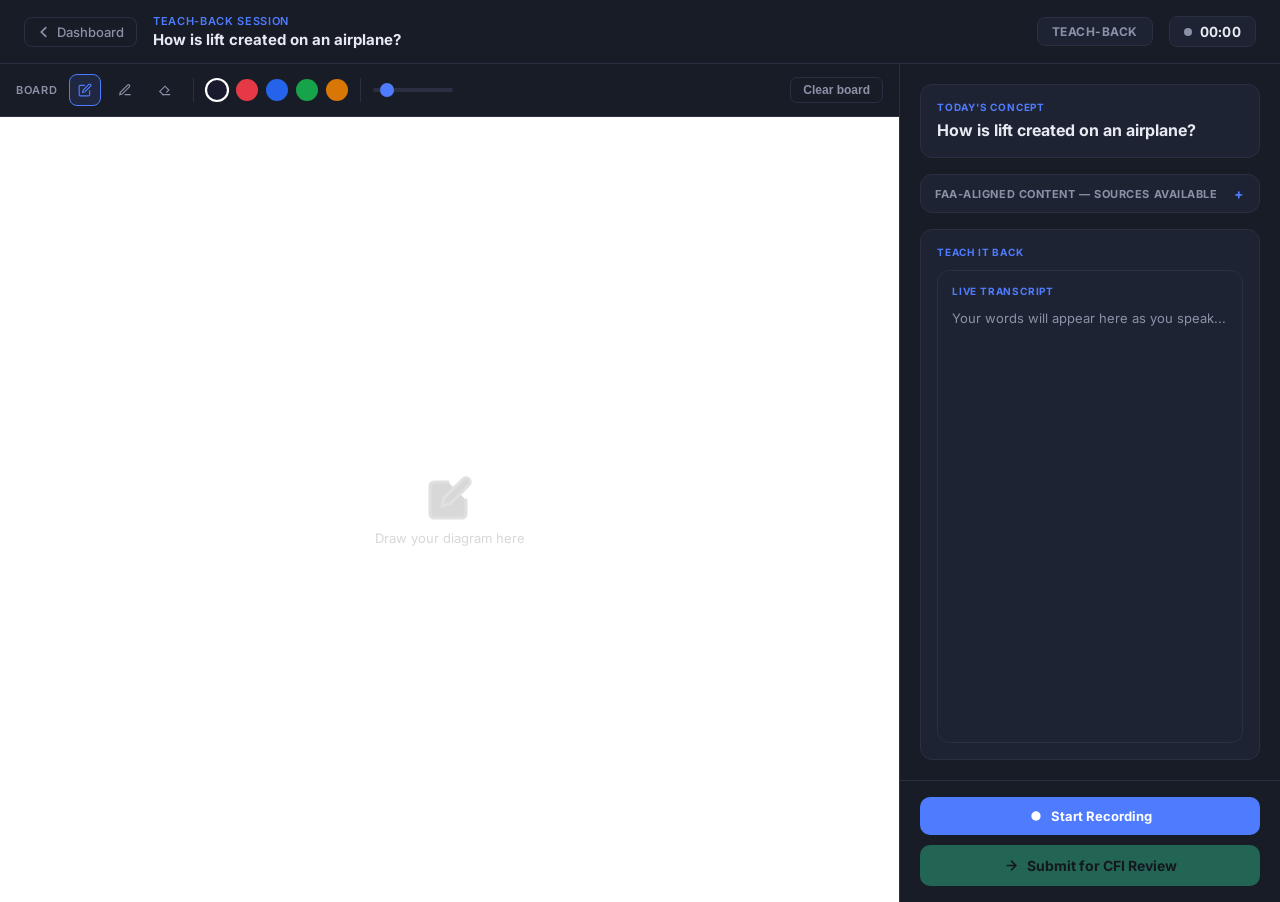
==== commit 3aab482a: "Add files via upload" ====
--- a/teach-back.html
+++ b/teach-back.html
@@ -38,7 +38,7 @@
       flex-direction: column;
     }
 
-    /* ── TOP BAR ── */
+    /* TOP BAR */
     .topbar {
       display: flex;
       align-items: center;
@@ -67,10 +67,7 @@
       white-space: nowrap;
     }
     .back-btn:hover { color: var(--text); border-color: var(--accent); }
-    .topbar-title {
-      flex: 1;
-      min-width: 0;
-    }
+    .topbar-title { flex: 1; min-width: 0; }
     .topbar-title .eyebrow {
       font-size: 11px;
       font-weight: 600;
@@ -87,6 +84,21 @@
       overflow: hidden;
       text-overflow: ellipsis;
     }
+    .phase-badge {
+      display: flex;
+      align-items: center;
+      gap: 8px;
+      padding: 6px 14px;
+      background: var(--surface2);
+      border: 1px solid var(--border);
+      border-radius: 8px;
+      font-size: 12px;
+      font-weight: 700;
+      letter-spacing: .04em;
+      text-transform: uppercase;
+      color: var(--text-muted);
+      white-space: nowrap;
+    }
     .timer-badge {
       display: flex;
       align-items: center;
@@ -110,18 +122,17 @@
     .timer-dot.recording { background: var(--red); animation: pulse 1.2s infinite; }
     @keyframes pulse { 0%,100%{opacity:1} 50%{opacity:.4} }
 
-    /* ── MAIN LAYOUT ── */
+    /* MAIN LAYOUT */
     .workspace {
       flex: 1;
       display: grid;
-      grid-template-columns: 1fr 340px;
-      grid-template-rows: 1fr auto;
+      grid-template-columns: 1fr 380px;
       gap: 0;
       overflow: hidden;
       height: calc(100vh - 57px);
     }
 
-    /* ── WHITEBOARD ── */
+    /* WHITEBOARD */
     .whiteboard-area {
       display: flex;
       flex-direction: column;
@@ -202,12 +213,14 @@
       position: relative;
       overflow: hidden;
       background: #ffffff;
+      touch-action: none;
     }
     #whiteboard {
       display: block;
       width: 100%;
       height: 100%;
       cursor: crosshair;
+      touch-action: none;
     }
     .canvas-hint {
       position: absolute;
@@ -218,11 +231,10 @@
       pointer-events: none;
       opacity: .25;
     }
-    .canvas-hint svg { width: 48px; height: 48px; fill: #666; margin-bottom: 8px; }
+    .canvas-hint svg { width: 48px; height: 48px; fill: #666; margin-bottom: 8px; display: block; margin-left: auto; margin-right: auto; }
     .canvas-hint p { font-size: 13px; color: #666; }
-    #whiteboard.has-drawing ~ .canvas-hint { display: none; }
-
-    /* ── RIGHT PANEL ── */
+
+    /* RIGHT PANEL */
     .right-panel {
       display: flex;
       flex-direction: column;
@@ -241,7 +253,7 @@
     .panel-scroll::-webkit-scrollbar-track { background: transparent; }
     .panel-scroll::-webkit-scrollbar-thumb { background: var(--border); border-radius: 2px; }
 
-    /* Topic card */
+    /* Single concept prompt */
     .topic-card {
       background: var(--surface2);
       border: 1px solid var(--border);
@@ -257,58 +269,50 @@
       margin-bottom: 6px;
     }
     .topic-card h2 {
-      font-size: 15px;
+      font-size: 16px;
       font-weight: 700;
       line-height: 1.4;
-      margin-bottom: 10px;
-    }
-    .faa-ref {
+    }
+
+    /* FAA source drawer */
+    .faa-drawer {
+      border: 1px solid var(--border);
+      border-radius: var(--radius);
+      background: var(--surface2);
+      overflow: hidden;
+    }
+    .faa-drawer summary {
+      list-style: none;
+      cursor: pointer;
+      padding: 10px 14px;
+      font-size: 11px;
+      font-weight: 700;
+      letter-spacing: .05em;
+      text-transform: uppercase;
+      color: var(--text-muted);
       display: flex;
       align-items: center;
-      gap: 6px;
-      font-size: 11px;
-      color: var(--text-muted);
-      padding: 6px 10px;
-      background: var(--bg);
-      border-radius: 6px;
-      border: 1px solid var(--border);
-    }
-    .faa-ref svg { flex-shrink: 0; }
-
-    /* Guidance */
-    .guidance-card {
-      background: var(--accent-soft);
-      border: 1px solid rgba(79,124,255,.25);
-      border-radius: var(--radius);
-      padding: 14px;
-    }
-    .guidance-card .eyebrow {
-      font-size: 10px;
-      font-weight: 700;
-      letter-spacing: .08em;
-      text-transform: uppercase;
+      justify-content: space-between;
+      gap: 8px;
+    }
+    .faa-drawer summary::-webkit-details-marker { display: none; }
+    .faa-drawer summary::after {
+      content: '+';
+      font-size: 14px;
       color: var(--accent);
-      margin-bottom: 8px;
-    }
-    .guidance-card ul {
-      list-style: none;
+      font-weight: 700;
+    }
+    .faa-drawer[open] summary::after { content: '\2212'; }
+    .faa-drawer .drawer-body {
+      padding: 0 14px 12px;
       display: flex;
       flex-direction: column;
       gap: 6px;
     }
-    .guidance-card li {
-      display: flex;
-      align-items: flex-start;
-      gap: 7px;
+    .faa-drawer .drawer-body p {
       font-size: 12px;
       color: var(--text-muted);
-      line-height: 1.5;
-    }
-    .guidance-card li::before {
-      content: '→';
-      color: var(--accent);
-      flex-shrink: 0;
-      margin-top: 1px;
+      line-height: 1.6;
     }
 
     /* Transcript */
@@ -351,7 +355,132 @@
     #transcript-text.has-text { color: var(--text); }
     #transcript-text .interim { color: var(--text-muted); font-style: italic; }
 
-    /* ── RECORD BAR ── */
+    /* Phase panels (FEEDBACK, MINI_LESSON, FOLLOW_UP, DECISION) */
+    .phase-card {
+      background: var(--surface2);
+      border: 1px solid var(--border);
+      border-radius: var(--radius);
+      padding: 16px;
+      display: flex;
+      flex-direction: column;
+      gap: 12px;
+    }
+    .phase-card .eyebrow {
+      font-size: 10px;
+      font-weight: 700;
+      letter-spacing: .08em;
+      text-transform: uppercase;
+      color: var(--accent);
+    }
+    .phase-card .body-text {
+      font-size: 13px;
+      line-height: 1.75;
+      color: var(--text);
+      white-space: pre-wrap;
+    }
+    .phase-card.mini-lesson { border-color: rgba(79,124,255,.3); background: var(--accent-soft); }
+    .phase-card.mini-lesson .eyebrow { color: var(--accent); }
+
+    .citation-list {
+      display: flex;
+      flex-direction: column;
+      gap: 6px;
+    }
+    .citation-item {
+      display: flex;
+      align-items: flex-start;
+      gap: 6px;
+      font-size: 11px;
+      color: var(--text-muted);
+      padding: 6px 10px;
+      background: var(--bg);
+      border-radius: 6px;
+      border: 1px solid var(--border);
+      line-height: 1.5;
+    }
+    .citation-item svg { flex-shrink: 0; margin-top: 1px; color: var(--accent); }
+
+    .phase-btn {
+      padding: 11px 16px;
+      border-radius: 10px;
+      border: none;
+      font-size: 13px;
+      font-weight: 700;
+      cursor: pointer;
+      transition: all .15s;
+      font-family: inherit;
+      background: var(--accent);
+      color: #fff;
+    }
+    .phase-btn:hover { background: #3d6bef; }
+    .phase-btn.ghost {
+      background: transparent;
+      border: 1px solid var(--border);
+      color: var(--text-muted);
+    }
+    .phase-btn.ghost:hover { color: var(--text); border-color: var(--accent); }
+
+    /* Follow-up question */
+    .followup-question {
+      font-size: 13px;
+      line-height: 1.7;
+      color: var(--text);
+      font-style: italic;
+      padding: 10px 12px;
+      background: var(--bg);
+      border-left: 3px solid var(--accent);
+      border-radius: 0 8px 8px 0;
+    }
+    .followup-textarea {
+      width: 100%;
+      min-height: 80px;
+      padding: 10px 12px;
+      background: var(--bg);
+      border: 1px solid var(--border);
+      border-radius: 8px;
+      color: var(--text);
+      font-size: 13px;
+      font-family: inherit;
+      resize: vertical;
+      outline: none;
+      line-height: 1.6;
+    }
+    .followup-textarea:focus { border-color: var(--accent); }
+
+    /* Decision banner */
+    .decision-banner {
+      display: flex;
+      align-items: center;
+      gap: 10px;
+      padding: 14px;
+      border-radius: var(--radius);
+      font-size: 14px;
+      font-weight: 700;
+    }
+    .decision-banner.pass { background: var(--green-soft); color: var(--green); border: 1px solid rgba(52,211,153,.3); }
+    .decision-banner.retry { background: var(--amber-soft); color: var(--amber); border: 1px solid rgba(251,191,36,.3); }
+    .decision-icon {
+      width: 28px; height: 28px;
+      border-radius: 50%;
+      display: flex; align-items: center; justify-content: center;
+      flex-shrink: 0;
+      font-size: 15px;
+      background: rgba(255,255,255,.08);
+    }
+    .decision-reason {
+      font-size: 13px;
+      font-weight: 400;
+      color: var(--text-muted);
+      line-height: 1.6;
+    }
+
+    .attempt-note {
+      font-size: 11px;
+      color: var(--text-muted);
+      text-align: center;
+    }
+
+    /* RECORD BAR */
     .record-bar {
       padding: 16px 20px;
       border-top: 1px solid var(--border);
@@ -359,10 +488,7 @@
       flex-direction: column;
       gap: 10px;
     }
-    .record-controls {
-      display: flex;
-      gap: 8px;
-    }
+    .record-controls { display: flex; gap: 8px; }
     .record-btn {
       flex: 1;
       display: flex;
@@ -378,16 +504,9 @@
       transition: all .15s;
       font-family: inherit;
     }
-    .record-btn.start {
-      background: var(--accent);
-      color: #fff;
-    }
+    .record-btn.start { background: var(--accent); color: #fff; }
     .record-btn.start:hover { background: #3d6bef; }
-    .record-btn.stop {
-      background: var(--red-soft);
-      border: 1px solid var(--red);
-      color: var(--red);
-    }
+    .record-btn.stop { background: var(--red-soft); border: 1px solid var(--red); color: var(--red); }
     .record-btn.stop:hover { background: rgba(248,113,113,.2); }
     .record-btn:disabled { opacity: .4; cursor: not-allowed; }
 
@@ -411,7 +530,26 @@
     .submit-btn:hover { background: #2bc28a; }
     .submit-btn:disabled { opacity: .4; cursor: not-allowed; }
 
-    /* ── API KEY MODAL ── */
+    /* Loading */
+    .loading {
+      display: flex;
+      align-items: center;
+      gap: 10px;
+      color: var(--text-muted);
+      font-size: 13px;
+      padding: 4px 0;
+    }
+    .spinner {
+      width: 16px; height: 16px;
+      border: 2px solid var(--border);
+      border-top-color: var(--accent);
+      border-radius: 50%;
+      animation: spin .7s linear infinite;
+      flex-shrink: 0;
+    }
+    @keyframes spin { to { transform: rotate(360deg); } }
+
+    /* API KEY MODAL */
     .modal-overlay {
       display: none;
       position: fixed;
@@ -459,129 +597,7 @@
     .modal-btns .primary { background: var(--accent); color: #fff; }
     .modal-btns .secondary { background: var(--surface2); color: var(--text-muted); border: 1px solid var(--border); }
 
-    /* ── FEEDBACK PANEL ── */
-    .feedback-overlay {
-      display: none;
-      position: fixed;
-      inset: 0;
-      background: rgba(0,0,0,.65);
-      z-index: 150;
-      align-items: flex-end;
-      justify-content: center;
-    }
-    .feedback-overlay.open { display: flex; }
-    .feedback-sheet {
-      background: var(--surface);
-      border: 1px solid var(--border);
-      border-radius: 20px 20px 0 0;
-      width: 100%;
-      max-width: 860px;
-      max-height: 82vh;
-      overflow-y: auto;
-      padding: 28px 32px 36px;
-      box-shadow: var(--shadow);
-      animation: slideUp .3s ease;
-    }
-    @keyframes slideUp { from { transform: translateY(100%); } to { transform: translateY(0); } }
-    .feedback-sheet::-webkit-scrollbar { width: 4px; }
-    .feedback-sheet::-webkit-scrollbar-thumb { background: var(--border); border-radius: 2px; }
-
-    .feedback-header {
-      display: flex;
-      align-items: flex-start;
-      justify-content: space-between;
-      margin-bottom: 20px;
-    }
-    .feedback-header h2 { font-size: 20px; font-weight: 800; }
-    .feedback-header .sub { font-size: 13px; color: var(--text-muted); margin-top: 3px; }
-    .close-btn {
-      width: 32px; height: 32px;
-      border-radius: 8px;
-      border: 1px solid var(--border);
-      background: transparent;
-      color: var(--text-muted);
-      font-size: 18px;
-      cursor: pointer;
-      display: flex; align-items: center; justify-content: center;
-    }
-    .close-btn:hover { color: var(--text); }
-
-    .score-row {
-      display: grid;
-      grid-template-columns: repeat(3, 1fr);
-      gap: 12px;
-      margin-bottom: 24px;
-    }
-    .score-card {
-      background: var(--surface2);
-      border: 1px solid var(--border);
-      border-radius: var(--radius);
-      padding: 14px;
-      text-align: center;
-    }
-    .score-card .label { font-size: 11px; font-weight: 600; text-transform: uppercase; letter-spacing: .06em; color: var(--text-muted); margin-bottom: 6px; }
-    .score-card .value { font-size: 24px; font-weight: 800; }
-    .score-card .value.green { color: var(--green); }
-    .score-card .value.amber { color: var(--amber); }
-    .score-card .value.red   { color: var(--red); }
-
-    .overall-badge {
-      display: inline-flex;
-      align-items: center;
-      gap: 6px;
-      padding: 6px 14px;
-      border-radius: 20px;
-      font-size: 13px;
-      font-weight: 700;
-      margin-bottom: 20px;
-    }
-    .overall-badge.pass { background: var(--green-soft); color: var(--green); border: 1px solid rgba(52,211,153,.3); }
-    .overall-badge.borderline { background: var(--amber-soft); color: var(--amber); border: 1px solid rgba(251,191,36,.3); }
-    .overall-badge.needs-work { background: var(--red-soft); color: var(--red); border: 1px solid rgba(248,113,113,.3); }
-
-    .feedback-body {
-      font-size: 14px;
-      line-height: 1.8;
-      color: var(--text);
-      white-space: pre-wrap;
-    }
-    .feedback-body .loading {
-      display: flex;
-      align-items: center;
-      gap: 10px;
-      color: var(--text-muted);
-      font-size: 14px;
-    }
-    .spinner {
-      width: 18px; height: 18px;
-      border: 2px solid var(--border);
-      border-top-color: var(--accent);
-      border-radius: 50%;
-      animation: spin .7s linear infinite;
-    }
-    @keyframes spin { to { transform: rotate(360deg); } }
-
-    .feedback-actions {
-      display: flex;
-      gap: 10px;
-      margin-top: 24px;
-      padding-top: 20px;
-      border-top: 1px solid var(--border);
-    }
-    .feedback-actions button {
-      padding: 10px 20px;
-      border-radius: 8px;
-      font-size: 13px;
-      font-weight: 600;
-      cursor: pointer;
-      font-family: inherit;
-      border: none;
-    }
-    .try-again-btn { background: var(--accent); color: #fff; }
-    .try-again-btn:hover { background: #3d6bef; }
-    .dismiss-btn { background: var(--surface2); color: var(--text-muted); border: 1px solid var(--border) !important; border: none; }
-
-    /* Waveform visualizer */
+    /* Waveform */
     .waveform {
       display: none;
       align-items: center;
@@ -604,44 +620,35 @@
     .wave-bar:nth-child(5) { animation-delay: .2s; }
     .wave-bar:nth-child(6) { animation-delay: .1s; }
     .wave-bar:nth-child(7) { animation-delay: 0s; }
-    @keyframes wave {
-      0%,100% { height: 6px; }
-      50% { height: 22px; }
-    }
-
-    /* ── RESPONSIVE ── */
+    @keyframes wave { 0%,100% { height: 6px; } 50% { height: 22px; } }
+
+    [hidden] { display: none !important; }
+
     @media (max-width: 768px) {
-      .workspace {
-        grid-template-columns: 1fr;
-        grid-template-rows: 1fr auto auto;
-        height: auto;
-        min-height: calc(100vh - 57px);
-      }
+      .workspace { grid-template-columns: 1fr; height: auto; min-height: calc(100vh - 57px); }
       .whiteboard-area { min-height: 320px; border-right: none; border-bottom: 1px solid var(--border); }
       .right-panel { max-height: none; }
-      .score-row { grid-template-columns: repeat(3, 1fr); }
     }
   </style>
 </head>
 <body>
 
-<!-- TOP BAR -->
 <header class="topbar">
   <a href="index.html" class="back-btn">
-    <svg width="14" height="14" viewBox="0 0 16 16" fill="currentColor"><path d="M10 3L5 8l5 5"/></svg>
+    <svg width="14" height="14" viewBox="0 0 16 16" fill="none" stroke="currentColor" stroke-width="2" stroke-linecap="round"><polyline points="10 3 5 8 10 13"/></svg>
     Dashboard
   </a>
   <div class="topbar-title">
     <p class="eyebrow">Teach-Back Session</p>
     <h1>How is lift created on an airplane?</h1>
   </div>
+  <div class="phase-badge" id="phaseBadge">Teach-Back</div>
   <div class="timer-badge">
     <div class="timer-dot" id="timerDot"></div>
     <span id="timerDisplay">00:00</span>
   </div>
 </header>
 
-<!-- MAIN WORKSPACE -->
 <div class="workspace">
 
   <!-- WHITEBOARD -->
@@ -649,32 +656,28 @@
     <div class="wb-toolbar">
       <span class="wb-toolbar-label">Board</span>
       <button class="tool-btn active" id="toolPen" title="Pen" onclick="setTool('pen')">
-        <svg width="15" height="15" viewBox="0 0 24 24" fill="none" stroke="currentColor" stroke-width="2"><path d="M12 19l7-7 3 3-7 7-3-3z"/><path d="M18 13l-1.5-7.5L2 2l3.5 14.5L13 18l5-5z"/><path d="M2 2l7.586 7.586"/><circle cx="11" cy="11" r="2"/></svg>
+        <svg width="14" height="14" viewBox="0 0 24 24" fill="none" stroke="currentColor" stroke-width="2" stroke-linecap="round"><path d="M11 4H4a2 2 0 0 0-2 2v14a2 2 0 0 0 2 2h14a2 2 0 0 0 2-2v-7"/><path d="M18.5 2.5a2.121 2.121 0 0 1 3 3L12 15l-4 1 1-4 9.5-9.5z"/></svg>
       </button>
       <button class="tool-btn" id="toolHighlight" title="Highlighter" onclick="setTool('highlight')">
-        <svg width="15" height="15" viewBox="0 0 24 24" fill="none" stroke="currentColor" stroke-width="2"><rect x="3" y="12" width="18" height="8" rx="2"/><path d="M8 12V7a4 4 0 0 1 8 0v5"/></svg>
+        <svg width="14" height="14" viewBox="0 0 24 24" fill="none" stroke="currentColor" stroke-width="2" stroke-linecap="round"><path d="M12 20h9"/><path d="M16.5 3.5a2.121 2.121 0 0 1 3 3L7 19l-4 1 1-4L16.5 3.5z"/></svg>
       </button>
       <button class="tool-btn" id="toolEraser" title="Eraser" onclick="setTool('eraser')">
-        <svg width="15" height="15" viewBox="0 0 24 24" fill="none" stroke="currentColor" stroke-width="2"><path d="M20 20H7L3 16l9-9 8 8-3.5 3.5"/><path d="M6.5 17.5l5-5"/></svg>
+        <svg width="14" height="14" viewBox="0 0 24 24" fill="none" stroke="currentColor" stroke-width="2" stroke-linecap="round"><polyline points="20 20 8 20"/><path d="M8.5 20L3 14.5l9-9 6.5 6.5-3.5 3.5"/></svg>
       </button>
-
       <div class="tool-sep"></div>
-
       <div class="color-swatch active" style="background:#1a1a2e" data-color="#1a1a2e" onclick="setColor(this)" title="Dark"></div>
       <div class="color-swatch" style="background:#e63946" data-color="#e63946" onclick="setColor(this)" title="Red"></div>
       <div class="color-swatch" style="background:#2563eb" data-color="#2563eb" onclick="setColor(this)" title="Blue"></div>
       <div class="color-swatch" style="background:#16a34a" data-color="#16a34a" onclick="setColor(this)" title="Green"></div>
       <div class="color-swatch" style="background:#d97706" data-color="#d97706" onclick="setColor(this)" title="Orange"></div>
-
       <div class="tool-sep"></div>
       <input type="range" class="size-slider" id="sizeSlider" min="1" max="20" value="3" title="Brush size" />
-
       <button class="clear-btn" onclick="clearBoard()">Clear board</button>
     </div>
     <div class="canvas-wrap">
       <canvas id="whiteboard"></canvas>
       <div class="canvas-hint" id="canvasHint">
-        <svg viewBox="0 0 24 24" fill="none" stroke="currentColor" stroke-width="1.5"><path d="M12 19l7-7 3 3-7 7-3-3z"/><path d="M18 13l-1.5-7.5L2 2l3.5 14.5L13 18l5-5z"/></svg>
+        <svg viewBox="0 0 24 24" fill="none" stroke="#888" stroke-width="1.5" stroke-linecap="round"><path d="M11 4H4a2 2 0 0 0-2 2v14a2 2 0 0 0 2 2h14a2 2 0 0 0 2-2v-7"/><path d="M18.5 2.5a2.121 2.121 0 0 1 3 3L12 15l-4 1 1-4 9.5-9.5z"/></svg>
         <p>Draw your diagram here</p>
       </div>
     </div>
@@ -684,42 +687,75 @@
   <div class="right-panel">
     <div class="panel-scroll">
 
-      <!-- Topic -->
+      <!-- Single concept prompt (always visible) -->
       <div class="topic-card">
-        <p class="eyebrow">Today's Topic</p>
+        <p class="eyebrow">Today's Concept</p>
         <h2>How is lift created on an airplane?</h2>
-        <div class="faa-ref">
-          <svg width="12" height="12" viewBox="0 0 16 16" fill="currentColor"><path d="M8 0a8 8 0 1 0 0 16A8 8 0 0 0 8 0zm.75 4.75a.75.75 0 1 1-1.5 0 .75.75 0 0 1 1.5 0zM7.25 7h1.5v5h-1.5V7z"/></svg>
-          PHAK Ch. 4 · Aviation Instructor's Handbook
+      </div>
+
+      <!-- FAA source drawer (collapsed) -->
+      <details class="faa-drawer">
+        <summary>FAA-Aligned Content &mdash; Sources Available</summary>
+        <div class="drawer-body">
+          <p>Aviation Instructor's Handbook (AIH)</p>
+          <p>Pilot's Handbook of Aeronautical Knowledge (PHAK)</p>
+          <p>Airplane Flying Handbook (AFH)</p>
+          <p>Aviation Weather / Weather Services</p>
+          <p>Airman Certification Standards (ACS)</p>
+        </div>
+      </details>
+
+      <!-- PHASE: TEACH_BACK / RETEACH -->
+      <div class="phase-card" id="phase-teachback" style="flex:1; display:flex;">
+        <p class="eyebrow" id="teachbackLabel">Teach It Back</p>
+        <div class="transcript-card" style="flex:1;">
+          <p class="eyebrow">
+            Live Transcript
+            <span class="live-badge" id="liveBadge">&#9679; LIVE</span>
+          </p>
+          <div id="transcript-text">Your words will appear here as you speak...</div>
         </div>
       </div>
 
-      <!-- Guidance -->
-      <div class="guidance-card">
-        <p class="eyebrow">Cover these concepts</p>
-        <ul>
-          <li>Airfoil shape and chord line</li>
-          <li>Relative wind and angle of attack</li>
-          <li>Pressure differential (Bernoulli)</li>
-          <li>Reaction force (Newton's 3rd law)</li>
-          <li>Lift equation: L = CL × ½ρV² × S</li>
-          <li>What increases/decreases lift</li>
-        </ul>
+      <!-- PHASE: FEEDBACK -->
+      <div class="phase-card" id="phase-feedback" hidden>
+        <p class="eyebrow">CFI Feedback</p>
+        <div class="body-text" id="feedbackText"></div>
+        <div class="citation-list" id="citationList"></div>
+        <button class="phase-btn" onclick="continueFromFeedback()">Continue</button>
       </div>
 
-      <!-- Transcript -->
-      <div class="transcript-card">
-        <p class="eyebrow">
-          Live Transcript
-          <span class="live-badge" id="liveBadge">● LIVE</span>
-        </p>
-        <div id="transcript-text">Your words will appear here as you speak...</div>
+      <!-- PHASE: MINI_LESSON -->
+      <div class="phase-card mini-lesson" id="phase-minilesson" hidden>
+        <p class="eyebrow">Quick CFI Demo</p>
+        <div class="body-text" id="miniLessonText"></div>
+        <button class="phase-btn" onclick="continueFromMiniLesson()">Got it</button>
       </div>
 
+      <!-- PHASE: FOLLOW_UP_QUESTION -->
+      <div class="phase-card" id="phase-followup" hidden>
+        <p class="eyebrow">A Student Asks...</p>
+        <div class="followup-question" id="followupQuestion"></div>
+        <textarea class="followup-textarea" id="followupResponse" placeholder="How would you respond?"></textarea>
+        <button class="phase-btn" onclick="continueFromFollowup()">Continue to Re-Teach</button>
+      </div>
+
+      <!-- PHASE: PASS_RETRY_DECISION -->
+      <div class="phase-card" id="phase-decision" hidden>
+        <p class="eyebrow">Result</p>
+        <div class="decision-banner" id="decisionBanner">
+          <span class="decision-icon" id="decisionIcon"></span>
+          <span id="decisionLabel"></span>
+        </div>
+        <div class="decision-reason" id="decisionReason"></div>
+        <button class="phase-btn" onclick="restartLesson()">Practice This Topic Again</button>
+        <a href="index.html"><button class="phase-btn ghost" style="width:100%">Back to Dashboard</button></a>
+      </div>
+
     </div>
 
-    <!-- Record bar -->
-    <div class="record-bar">
+    <!-- RECORD BAR -->
+    <div class="record-bar" id="recordBar">
       <div class="record-controls">
         <button class="record-btn start" id="recordBtn" onclick="toggleRecording()">
           <svg width="14" height="14" viewBox="0 0 24 24" fill="currentColor"><circle cx="12" cy="12" r="8"/></svg>
@@ -735,8 +771,8 @@
           <div class="wave-bar" style="height:8px"></div>
         </div>
       </div>
-      <button class="submit-btn" id="submitBtn" onclick="submitForFeedback()" disabled>
-        <svg width="15" height="15" viewBox="0 0 24 24" fill="none" stroke="currentColor" stroke-width="2.5"><path d="M5 12h14M12 5l7 7-7 7"/></svg>
+      <button class="submit-btn" id="submitBtn" onclick="submitTeachBack()" disabled>
+        <svg width="15" height="15" viewBox="0 0 24 24" fill="none" stroke="currentColor" stroke-width="2.5" stroke-linecap="round"><path d="M5 12h14M12 5l7 7-7 7"/></svg>
         Submit for CFI Review
       </button>
     </div>
@@ -747,7 +783,7 @@
 <div class="modal-overlay" id="apiModal">
   <div class="modal">
     <h2>Connect your API key</h2>
-    <p>CFI Coach uses Claude AI to give you FAA-aligned feedback. Paste your Anthropic API key below — it's stored only in your browser and never sent anywhere except Anthropic's servers.</p>
+    <p>CFI Coach uses Claude AI to give you FAA-aligned feedback. Paste your Anthropic API key below &mdash; it is stored only in your browser and never sent anywhere except Anthropic's servers.</p>
     <input type="password" id="apiKeyInput" placeholder="sk-ant-..." autocomplete="off" />
     <div class="modal-btns">
       <button class="secondary" onclick="closeApiModal()">Skip for now</button>
@@ -756,52 +792,10 @@
   </div>
 </div>
 
-<!-- FEEDBACK SHEET -->
-<div class="feedback-overlay" id="feedbackOverlay">
-  <div class="feedback-sheet">
-    <div class="feedback-header">
-      <div>
-        <h2>CFI Feedback</h2>
-        <div class="sub">Based on FAA PHAK Ch. 4 &amp; Aviation Instructor's Handbook</div>
-      </div>
-      <button class="close-btn" onclick="closeFeedback()">×</button>
-    </div>
-
-    <div class="score-row" id="scoreRow" style="display:none">
-      <div class="score-card">
-        <div class="label">Accuracy</div>
-        <div class="value" id="scoreAccuracy">—</div>
-      </div>
-      <div class="score-card">
-        <div class="label">Completeness</div>
-        <div class="value" id="scoreComplete">—</div>
-      </div>
-      <div class="score-card">
-        <div class="label">Teachability</div>
-        <div class="value" id="scoreTeach">—</div>
-      </div>
-    </div>
-
-    <div id="overallBadge"></div>
-
-    <div class="feedback-body" id="feedbackBody">
-      <div class="loading">
-        <div class="spinner"></div>
-        Your CFI is reviewing your explanation...
-      </div>
-    </div>
-
-    <div class="feedback-actions">
-      <button class="try-again-btn" onclick="tryAgain()">Try Again</button>
-      <button class="dismiss-btn" onclick="closeFeedback()">Dismiss</button>
-    </div>
-  </div>
-</div>
-
 <script>
-// ═══════════════════════════════════════════
+// ============================================================
 // WHITEBOARD
-// ═══════════════════════════════════════════
+// ============================================================
 const canvas = document.getElementById('whiteboard');
 const ctx = canvas.getContext('2d');
 let drawing = false;
@@ -812,39 +806,38 @@
 
 function resizeCanvas() {
   const wrap = canvas.parentElement;
-  const img = ctx.getImageData(0, 0, canvas.width, canvas.height);
+  const snap = (canvas.width && canvas.height) ? ctx.getImageData(0, 0, canvas.width, canvas.height) : null;
   canvas.width = wrap.clientWidth;
   canvas.height = wrap.clientHeight;
-  ctx.putImageData(img, 0, 0);
-}
-
+  if (snap) { try { ctx.putImageData(snap, 0, 0); } catch(e) {} }
+}
 window.addEventListener('resize', resizeCanvas);
 resizeCanvas();
 
+// Coordinates are derived directly from the canvas's own bounding box in CSS
+// pixels, and canvas.width/height are set to match those CSS pixels exactly
+// (no devicePixelRatio scaling) -- so the stroke lands exactly under the
+// pointer with no offset or drift.
 function getPos(e) {
   const rect = canvas.getBoundingClientRect();
   const src = e.touches ? e.touches[0] : e;
   return [src.clientX - rect.left, src.clientY - rect.top];
 }
-
 function startDraw(e) {
   e.preventDefault();
   drawing = true;
   [lastX, lastY] = getPos(e);
 }
-
 function draw(e) {
   e.preventDefault();
   if (!drawing) return;
   const [x, y] = getPos(e);
   const size = parseInt(document.getElementById('sizeSlider').value);
-
   ctx.beginPath();
   ctx.moveTo(lastX, lastY);
   ctx.lineTo(x, y);
   ctx.lineCap = 'round';
   ctx.lineJoin = 'round';
-
   if (currentTool === 'eraser') {
     ctx.globalCompositeOperation = 'destination-out';
     ctx.strokeStyle = 'rgba(0,0,0,1)';
@@ -858,19 +851,14 @@
     ctx.strokeStyle = currentColor;
     ctx.lineWidth = size;
   }
-
   ctx.stroke();
   [lastX, lastY] = [x, y];
-
   if (!hasDrawing) {
     hasDrawing = true;
-    canvas.classList.add('has-drawing');
     document.getElementById('canvasHint').style.display = 'none';
   }
 }
-
 function stopDraw() { drawing = false; }
-
 canvas.addEventListener('mousedown', startDraw);
 canvas.addEventListener('mousemove', draw);
 canvas.addEventListener('mouseup', stopDraw);
@@ -879,31 +867,27 @@
 canvas.addEventListener('touchmove', draw, {passive:false});
 canvas.addEventListener('touchend', stopDraw);
 
-function setTool(tool) {
-  currentTool = tool;
+function setTool(t) {
+  currentTool = t;
   document.querySelectorAll('.tool-btn').forEach(b => b.classList.remove('active'));
-  document.getElementById('tool' + tool.charAt(0).toUpperCase() + tool.slice(1)).classList.add('active');
-}
-
+  document.getElementById('tool' + t.charAt(0).toUpperCase() + t.slice(1)).classList.add('active');
+}
 function setColor(el) {
   currentColor = el.dataset.color;
   document.querySelectorAll('.color-swatch').forEach(s => s.classList.remove('active'));
   el.classList.add('active');
   if (currentTool === 'eraser') setTool('pen');
 }
-
 function clearBoard() {
   ctx.clearRect(0, 0, canvas.width, canvas.height);
   hasDrawing = false;
-  canvas.classList.remove('has-drawing');
   document.getElementById('canvasHint').style.display = '';
 }
 
-// ═══════════════════════════════════════════
+// ============================================================
 // TIMER
-// ═══════════════════════════════════════════
+// ============================================================
 let timerSec = 0, timerInterval = null;
-
 function startTimer() {
   timerSec = 0;
   clearInterval(timerInterval);
@@ -915,20 +899,18 @@
   }, 1000);
   document.getElementById('timerDot').classList.add('recording');
 }
-
 function stopTimer() {
   clearInterval(timerInterval);
   document.getElementById('timerDot').classList.remove('recording');
 }
 
-// ═══════════════════════════════════════════
-// AUDIO RECORDER + SPEECH RECOGNITION
-// ═══════════════════════════════════════════
+// ============================================================
+// SPEECH RECOGNITION
+// ============================================================
 let isRecording = false;
 let finalTranscript = '';
 let interimTranscript = '';
 let recognition = null;
-
 const SpeechRecognition = window.SpeechRecognition || window.webkitSpeechRecognition;
 
 function initRecognition() {
@@ -937,7 +919,6 @@
   r.continuous = true;
   r.interimResults = true;
   r.lang = 'en-US';
-
   r.onresult = (e) => {
     interimTranscript = '';
     for (let i = e.resultIndex; i < e.results.length; i++) {
@@ -949,112 +930,131 @@
     }
     updateTranscriptDisplay();
   };
-
-  r.onerror = (e) => {
-    if (e.error !== 'no-speech') console.warn('Speech recognition error:', e.error);
-  };
-
-  r.onend = () => {
-    if (isRecording) r.start(); // keep going
-  };
-
+  r.onerror = (e) => { if (e.error !== 'no-speech') console.warn('Speech error:', e.error); };
+  r.onend = () => { if (isRecording) r.start(); };
   return r;
 }
 
 function updateTranscriptDisplay() {
   const el = document.getElementById('transcript-text');
-  const combined = finalTranscript + (interimTranscript ? `<span class="interim">${interimTranscript}</span>` : '');
+  const combined = finalTranscript + (interimTranscript ? '<span class="interim">' + interimTranscript + '</span>' : '');
   if (combined.trim()) {
     el.classList.add('has-text');
     el.innerHTML = combined;
-    el.scrollTop = el.scrollHeight;
   }
 }
 
 function toggleRecording() {
-  if (!isRecording) startRecording();
-  else stopRecording();
+  if (!isRecording) startRecording(); else stopRecording();
 }
 
 function startRecording() {
   isRecording = true;
   finalTranscript = '';
   interimTranscript = '';
-
   const btn = document.getElementById('recordBtn');
   btn.className = 'record-btn stop';
-  btn.innerHTML = `<svg width="12" height="12" viewBox="0 0 24 24" fill="currentColor"><rect x="4" y="4" width="16" height="16" rx="2"/></svg> Stop Recording`;
-
+  btn.innerHTML = '<svg width="12" height="12" viewBox="0 0 24 24" fill="currentColor"><rect x="4" y="4" width="16" height="16" rx="2"/></svg> Stop Recording';
   document.getElementById('waveform').classList.add('visible');
   document.getElementById('liveBadge').classList.add('visible');
   document.getElementById('submitBtn').disabled = true;
   document.getElementById('transcript-text').textContent = '';
   document.getElementById('transcript-text').classList.remove('has-text');
-
   startTimer();
-
   if (SpeechRecognition) {
     recognition = initRecognition();
     recognition.start();
   } else {
-    document.getElementById('transcript-text').textContent = 'Live transcription not supported in this browser. Your audio was captured — submit when ready.';
+    document.getElementById('transcript-text').textContent = 'Live transcription requires Chrome. Your session is being timed -- submit when done.';
   }
 }
 
 function stopRecording() {
   isRecording = false;
-
   const btn = document.getElementById('recordBtn');
   btn.className = 'record-btn start';
-  btn.innerHTML = `<svg width="14" height="14" viewBox="0 0 24 24" fill="currentColor"><circle cx="12" cy="12" r="8"/></svg> Record Again`;
-
+  btn.innerHTML = '<svg width="14" height="14" viewBox="0 0 24 24" fill="currentColor"><circle cx="12" cy="12" r="8"/></svg> Record Again';
   document.getElementById('waveform').classList.remove('visible');
   document.getElementById('liveBadge').classList.remove('visible');
   stopTimer();
-
   if (recognition) { recognition.stop(); recognition = null; }
-
   const hasContent = finalTranscript.trim().length > 10;
   document.getElementById('submitBtn').disabled = !hasContent;
-
   if (!finalTranscript.trim()) {
-    document.getElementById('transcript-text').textContent = 'No transcript captured. Try speaking more clearly or check microphone permissions.';
+    document.getElementById('transcript-text').textContent = 'No transcript captured. Check microphone permissions and try again.';
   }
 }
 
-// ═══════════════════════════════════════════
+// ============================================================
 // API KEY
-// ═══════════════════════════════════════════
+// ============================================================
 function getApiKey() { return localStorage.getItem('cfi_coach_api_key') || ''; }
 function saveApiKey() {
   const key = document.getElementById('apiKeyInput').value.trim();
   if (!key) return;
   localStorage.setItem('cfi_coach_api_key', key);
   closeApiModal();
-  submitForFeedback();
+  submitTeachBack();
 }
 function closeApiModal() { document.getElementById('apiModal').classList.remove('open'); }
 
-// ═══════════════════════════════════════════
-// SUBMIT + AI FEEDBACK
-// ═══════════════════════════════════════════
-async function submitForFeedback() {
+// ============================================================
+// LESSON PHASE STATE MACHINE  (phases 6-11)
+// ============================================================
+const TOPIC = 'How is lift created on an airplane?';
+const MAX_ATTEMPTS = 3;
+
+let lessonPhase = 'TEACH_BACK';
+let attempt = 1;
+let lastEvaluation = null;
+
+const PHASE_LABELS = {
+  TEACH_BACK: 'Teach-Back',
+  RETEACH: 'Re-Teach',
+  FEEDBACK: 'Feedback',
+  MINI_LESSON: 'CFI Demo',
+  FOLLOW_UP_QUESTION: 'Student Question',
+  PASS_RETRY_DECISION: 'Result'
+};
+
+const PHASE_PANEL_IDS = {
+  TEACH_BACK: 'phase-teachback',
+  RETEACH: 'phase-teachback',
+  FEEDBACK: 'phase-feedback',
+  MINI_LESSON: 'phase-minilesson',
+  FOLLOW_UP_QUESTION: 'phase-followup',
+  PASS_RETRY_DECISION: 'phase-decision'
+};
+
+function setPhase(phase) {
+  lessonPhase = phase;
+  document.getElementById('phaseBadge').textContent = PHASE_LABELS[phase];
+
+  // show only the active phase panel
+  const allPanels = new Set(Object.values(PHASE_PANEL_IDS));
+  allPanels.forEach(id => { document.getElementById(id).hidden = true; });
+  document.getElementById(PHASE_PANEL_IDS[phase]).hidden = false;
+
+  // record bar only visible while teaching/re-teaching
+  const recording = (phase === 'TEACH_BACK' || phase === 'RETEACH');
+  document.getElementById('recordBar').style.display = recording ? 'flex' : 'none';
+
+  document.getElementById('teachbackLabel').textContent =
+    phase === 'RETEACH' ? 'Re-Teach It' : 'Teach It Back';
+}
+
+// ---- TEACH_BACK / RETEACH -> submit -> calls AI -> FEEDBACK ----
+async function submitTeachBack() {
   const apiKey = getApiKey();
-  if (!apiKey) {
-    document.getElementById('apiModal').classList.add('open');
-    return;
-  }
+  if (!apiKey) { document.getElementById('apiModal').classList.add('open'); return; }
 
   const transcript = finalTranscript.trim();
   if (!transcript) return;
 
-  // Open feedback sheet in loading state
-  document.getElementById('feedbackOverlay').classList.add('open');
-  document.getElementById('feedbackBody').innerHTML = `<div class="loading"><div class="spinner"></div>Your CFI is reviewing your explanation...</div>`;
-  document.getElementById('scoreRow').style.display = 'none';
-  document.getElementById('overallBadge').innerHTML = '';
-
-  const prompt = buildFeedbackPrompt(transcript);
+  document.getElementById('submitBtn').disabled = true;
+  document.getElementById('feedbackText').innerHTML = '<div class="loading"><div class="spinner"></div>Your CFI is reviewing your explanation...</div>';
+  document.getElementById('citationList').innerHTML = '';
+  setPhase('FEEDBACK');
 
   try {
     const res = await fetch('https://api.anthropic.com/v1/messages', {
@@ -1068,101 +1068,104 @@
       body: JSON.stringify({
         model: 'claude-opus-4-5',
         max_tokens: 1024,
-        messages: [{ role: 'user', content: prompt }]
+        messages: [{ role: 'user', content: buildPrompt(transcript) }]
       })
     });
-
     if (!res.ok) {
       const err = await res.json().catch(() => ({}));
-      throw new Error(err.error?.message || `API error ${res.status}`);
-    }
-
+      throw new Error(err.error?.message || 'API error ' + res.status);
+    }
     const data = await res.json();
-    const text = data.content[0].text;
-    renderFeedback(text);
-
+    lastEvaluation = parseEvaluation(data.content[0].text);
+    renderFeedback(lastEvaluation);
   } catch (err) {
-    document.getElementById('feedbackBody').innerHTML = `<span style="color:var(--red)">⚠ Could not reach the API: ${err.message}<br><br>Check your API key and try again.</span>`;
+    document.getElementById('feedbackText').innerHTML = '<span style="color:var(--red)">Could not reach the API: ' + escapeHtml(err.message) + '<br><br>Check your API key and try again.</span>';
   }
 }
 
-function buildFeedbackPrompt(transcript) {
-  return `You are an experienced and highly regarded Certified Flight Instructor (CFI) evaluating a student who is preparing for their CFI checkride. The student just completed a "teach-back" exercise explaining how lift is created on an airplane. You are evaluating both their technical accuracy AND their ability to teach the concept clearly to a private pilot student.
-
-Your feedback must be grounded exclusively in the following FAA documents:
-- FAA Pilot's Handbook of Aeronautical Knowledge (PHAK), specifically Chapter 4 (Aerodynamics of Flight)
-- FAA Aviation Instructor's Handbook (AIH), Chapters on effective teaching
-
-KEY CONCEPTS from PHAK Ch. 4 that should be covered:
-1. Airfoil terminology: chord line, camber, leading/trailing edge
-2. Relative wind and angle of attack (AOA)
-3. Bernoulli's Principle: faster airflow over the curved upper surface = lower pressure = lift (pressure differential between upper/lower wing surfaces)
-4. Newton's Third Law: wing deflects air downward, reaction force pushes wing up
-5. The lift equation: L = CL × ½ρV² × S (lift coefficient, air density, velocity squared, wing area)
-6. What increases/decreases lift: AOA, airspeed, air density (altitude/temp/humidity), wing area, flaps
-7. Important: the FAA acknowledges BOTH Bernoulli and Newton — both contribute to lift. Avoid "equal transit time" theory (debunked).
-
-STUDENT'S TRANSCRIPT:
-"${transcript}"
-
-INSTRUCTIONS FOR YOUR RESPONSE:
-- Respond as a warm, skilled CFI would after watching a student teach-back — conversational, specific, and human. NOT like a checklist.
-- Start by acknowledging 1-2 things they explained well. Be genuine.
-- Then address the most important gap or error. Be specific — quote what they said if helpful. Don't pile on with a list of everything wrong.
-- If they stated anything that contradicts FAA guidance (like the debunked equal transit time theory), correct it kindly but clearly.
-- Give them ONE concrete suggestion for how to improve their explanation.
-- Close with genuine encouragement and a "what to work on next" framing.
-- Keep it under 280 words. Sound like a real person, not an AI.
-- Do NOT use bullet points or headers — write it as flowing natural speech, the way a CFI would actually talk.
-
-Then on a NEW LINE after your feedback, output ONLY this exact JSON block (no other text around it):
-SCORES:{"accuracy": X, "completeness": X, "teachability": X, "overall": "pass|borderline|needs-work"}
-Where X is a score 1-5. Overall: "pass" = ready to teach a student, "borderline" = close but needs polish, "needs-work" = significant gaps.`;
-}
-
-function renderFeedback(text) {
-  // Parse out scores
-  const scoreMatch = text.match(/SCORES:\s*(\{.*\})/);
-  let feedback = text.replace(/SCORES:\s*\{.*\}/, '').trim();
-
-  if (scoreMatch) {
-    try {
-      const scores = JSON.parse(scoreMatch[1]);
-      renderScores(scores);
-    } catch(e) {}
+function buildPrompt(transcript) {
+  return 'You are an experienced, warm, and skilled Certified Flight Instructor (CFI) evaluating a CFI-candidate\'s teach-back. This is attempt ' + attempt + ' of ' + MAX_ATTEMPTS + ' on the topic: "' + TOPIC + '".\n\n' +
+'Your evaluation must be grounded exclusively in these approved FAA sources:\n' +
+'- Pilot\'s Handbook of Aeronautical Knowledge (PHAK), Chapter 4 (Aerodynamics of Flight)\n' +
+'- Aviation Instructor\'s Handbook (AIH)\n\n' +
+'Key FAA-correct concepts for this topic:\n' +
+'1. Airfoil shape: chord line, camber, leading/trailing edge\n' +
+'2. Relative wind and angle of attack (AOA)\n' +
+'3. Bernoulli\'s Principle: faster airflow over the curved upper surface creates lower pressure above the wing\n' +
+'4. Newton\'s Third Law: the wing deflects air downward and the reaction force pushes the wing up\n' +
+'5. Lift equation: L = CL x (1/2 x rho x V^2) x S\n' +
+'6. Factors affecting lift: AOA, airspeed, air density, wing area, flaps\n' +
+'7. The FAA endorses BOTH Bernoulli and Newton as contributors to lift. The "equal transit time" theory is debunked and must be corrected if stated.\n\n' +
+'STUDENT TRANSCRIPT:\n"' + transcript + '"\n\n' +
+'Evaluate per ACS standards for a CFI applicant: is this explanation accurate, complete, and teachable to a private pilot student?\n\n' +
+'Respond with ONLY a single valid JSON object (no markdown fences, no extra text) with this exact shape:\n' +
+'{\n' +
+'  "feedbackText": "Warm, conversational CFI feedback in flowing paragraphs (not bullets), under 180 words. Acknowledge what they did well first, then address the single most important gap or error. If they used debunked theory, correct it kindly.",\n' +
+'  "citations": ["1-2 short FAA citations, e.g. PHAK Chapter 4, Bernoulli\'s Principle"],\n' +
+'  "acsStatus": "met or not met",\n' +
+'  "miniLessonText": "If acsStatus is not met: a short, structured, FAA-aligned mini-lesson (under 130 words) modeling how a CFI would correctly teach the gap you identified. If acsStatus is met, use an empty string.",\n' +
+'  "studentQuestion": "If acsStatus is not met: one realistic, natural follow-up question a private pilot student might ask after hearing the mini-lesson, reflecting confusion, a misconception, fear, overconfidence, or a wrong mental model. If acsStatus is met, use an empty string.",\n' +
+'  "questionType": "one of: misunderstanding, confusion, fear, overconfidence, wrong-mental-model -- or empty string if acsStatus is met"\n' +
+'}';
+}
+
+function parseEvaluation(text) {
+  let jsonStr = text.trim();
+  const fenceMatch = jsonStr.match(/```(?:json)?\s*([\s\S]*?)```/);
+  if (fenceMatch) jsonStr = fenceMatch[1].trim();
+  const braceMatch = jsonStr.match(/\{[\s\S]*\}/);
+  if (braceMatch) jsonStr = braceMatch[0];
+  return JSON.parse(jsonStr);
+}
+
+function escapeHtml(s) {
+  const d = document.createElement('div');
+  d.textContent = s;
+  return d.innerHTML;
+}
+
+// ---- FEEDBACK ----
+function renderFeedback(ev) {
+  document.getElementById('feedbackText').textContent = ev.feedbackText;
+  const list = document.getElementById('citationList');
+  list.innerHTML = '';
+  (ev.citations || []).slice(0, 2).forEach(c => {
+    const div = document.createElement('div');
+    div.className = 'citation-item';
+    div.innerHTML = '<svg width="11" height="11" viewBox="0 0 16 16" fill="currentColor"><path d="M8 0a8 8 0 1 0 0 16A8 8 0 0 0 8 0zm.75 4.75a.75.75 0 1 1-1.5 0 .75.75 0 0 1 1.5 0zM7.25 7h1.5v5h-1.5V7z"/></svg><span></span>';
+    div.querySelector('span').textContent = c;
+    list.appendChild(div);
+  });
+}
+
+// FEEDBACK -> Continue
+function continueFromFeedback() {
+  if (!lastEvaluation) return;
+
+  if (lastEvaluation.acsStatus === 'met') {
+    showDecision('pass', 'Your explanation covered the key FAA concepts accurately and clearly enough to teach a private pilot student.');
+    return;
   }
 
-  document.getElementById('feedbackBody').textContent = feedback;
-}
-
-function scoreColor(v) {
-  if (v >= 4) return 'green';
-  if (v >= 3) return 'amber';
-  return 'red';
-}
-
-function renderScores(scores) {
-  const row = document.getElementById('scoreRow');
-  row.style.display = 'grid';
-  document.getElementById('scoreAccuracy').textContent = scores.accuracy + '/5';
-  document.getElementById('scoreAccuracy').className = 'value ' + scoreColor(scores.accuracy);
-  document.getElementById('scoreComplete').textContent = scores.completeness + '/5';
-  document.getElementById('scoreComplete').className = 'value ' + scoreColor(scores.completeness);
-  document.getElementById('scoreTeach').textContent = scores.teachability + '/5';
-  document.getElementById('scoreTeach').className = 'value ' + scoreColor(scores.teachability);
-
-  const badgeEl = document.getElementById('overallBadge');
-  const labels = { pass: '✓ Checkride Ready', borderline: '~ Getting There', 'needs-work': '↻ Keep Practicing' };
-  const cls    = { pass: 'pass', borderline: 'borderline', 'needs-work': 'needs-work' };
-  badgeEl.innerHTML = `<span class="overall-badge ${cls[scores.overall] || 'borderline'}">${labels[scores.overall] || 'Keep Practicing'}</span>`;
-}
-
-function closeFeedback() {
-  document.getElementById('feedbackOverlay').classList.remove('open');
-}
-
-function tryAgain() {
-  closeFeedback();
+  if (attempt >= MAX_ATTEMPTS) {
+    showDecision('retry', 'You are making progress, but this concept needs more work. Let\'s revisit it in a future lesson rather than loop here.');
+    return;
+  }
+
+  document.getElementById('miniLessonText').textContent = lastEvaluation.miniLessonText || '';
+  setPhase('MINI_LESSON');
+}
+
+// MINI_LESSON -> Got it
+function continueFromMiniLesson() {
+  document.getElementById('followupQuestion').textContent = lastEvaluation.studentQuestion || '';
+  document.getElementById('followupResponse').value = '';
+  setPhase('FOLLOW_UP_QUESTION');
+}
+
+// FOLLOW_UP_QUESTION -> Continue to Re-Teach
+function continueFromFollowup() {
+  attempt++;
   finalTranscript = '';
   interimTranscript = '';
   document.getElementById('transcript-text').textContent = 'Your words will appear here as you speak...';
@@ -1171,17 +1174,47 @@
   document.getElementById('timerDisplay').textContent = '00:00';
   const btn = document.getElementById('recordBtn');
   btn.className = 'record-btn start';
-  btn.innerHTML = `<svg width="14" height="14" viewBox="0 0 24 24" fill="currentColor"><circle cx="12" cy="12" r="8"/></svg> Start Recording`;
+  btn.innerHTML = '<svg width="14" height="14" viewBox="0 0 24 24" fill="currentColor"><circle cx="12" cy="12" r="8"/></svg> Start Recording';
+  setPhase('RETEACH');
+}
+
+// ---- PASS_RETRY_DECISION ----
+function showDecision(decision, reason) {
+  const banner = document.getElementById('decisionBanner');
+  const icon = document.getElementById('decisionIcon');
+  const label = document.getElementById('decisionLabel');
+  banner.className = 'decision-banner ' + decision;
+  if (decision === 'pass') {
+    icon.textContent = '✓';
+    label.textContent = 'Checkride Ready';
+  } else {
+    icon.textContent = '↻';
+    label.textContent = 'Keep Practicing -- Revisit Later';
+  }
+  document.getElementById('decisionReason').textContent = reason;
+  setPhase('PASS_RETRY_DECISION');
+}
+
+function restartLesson() {
+  attempt = 1;
+  lastEvaluation = null;
+  finalTranscript = '';
+  interimTranscript = '';
+  document.getElementById('transcript-text').textContent = 'Your words will appear here as you speak...';
+  document.getElementById('transcript-text').classList.remove('has-text');
+  document.getElementById('submitBtn').disabled = true;
+  document.getElementById('timerDisplay').textContent = '00:00';
+  const btn = document.getElementById('recordBtn');
+  btn.className = 'record-btn start';
+  btn.innerHTML = '<svg width="14" height="14" viewBox="0 0 24 24" fill="currentColor"><circle cx="12" cy="12" r="8"/></svg> Start Recording';
   clearBoard();
-}
-
-// Close modals on overlay click
-document.getElementById('feedbackOverlay').addEventListener('click', function(e) {
-  if (e.target === this) closeFeedback();
-});
-document.getElementById('apiModal').addEventListener('click', function(e) {
-  if (e.target === this) closeApiModal();
-});
+  setPhase('TEACH_BACK');
+}
+
+document.getElementById('apiModal').addEventListener('click', function(e) { if (e.target === this) closeApiModal(); });
+
+// init
+setPhase('TEACH_BACK');
 </script>
 </body>
 </html>
